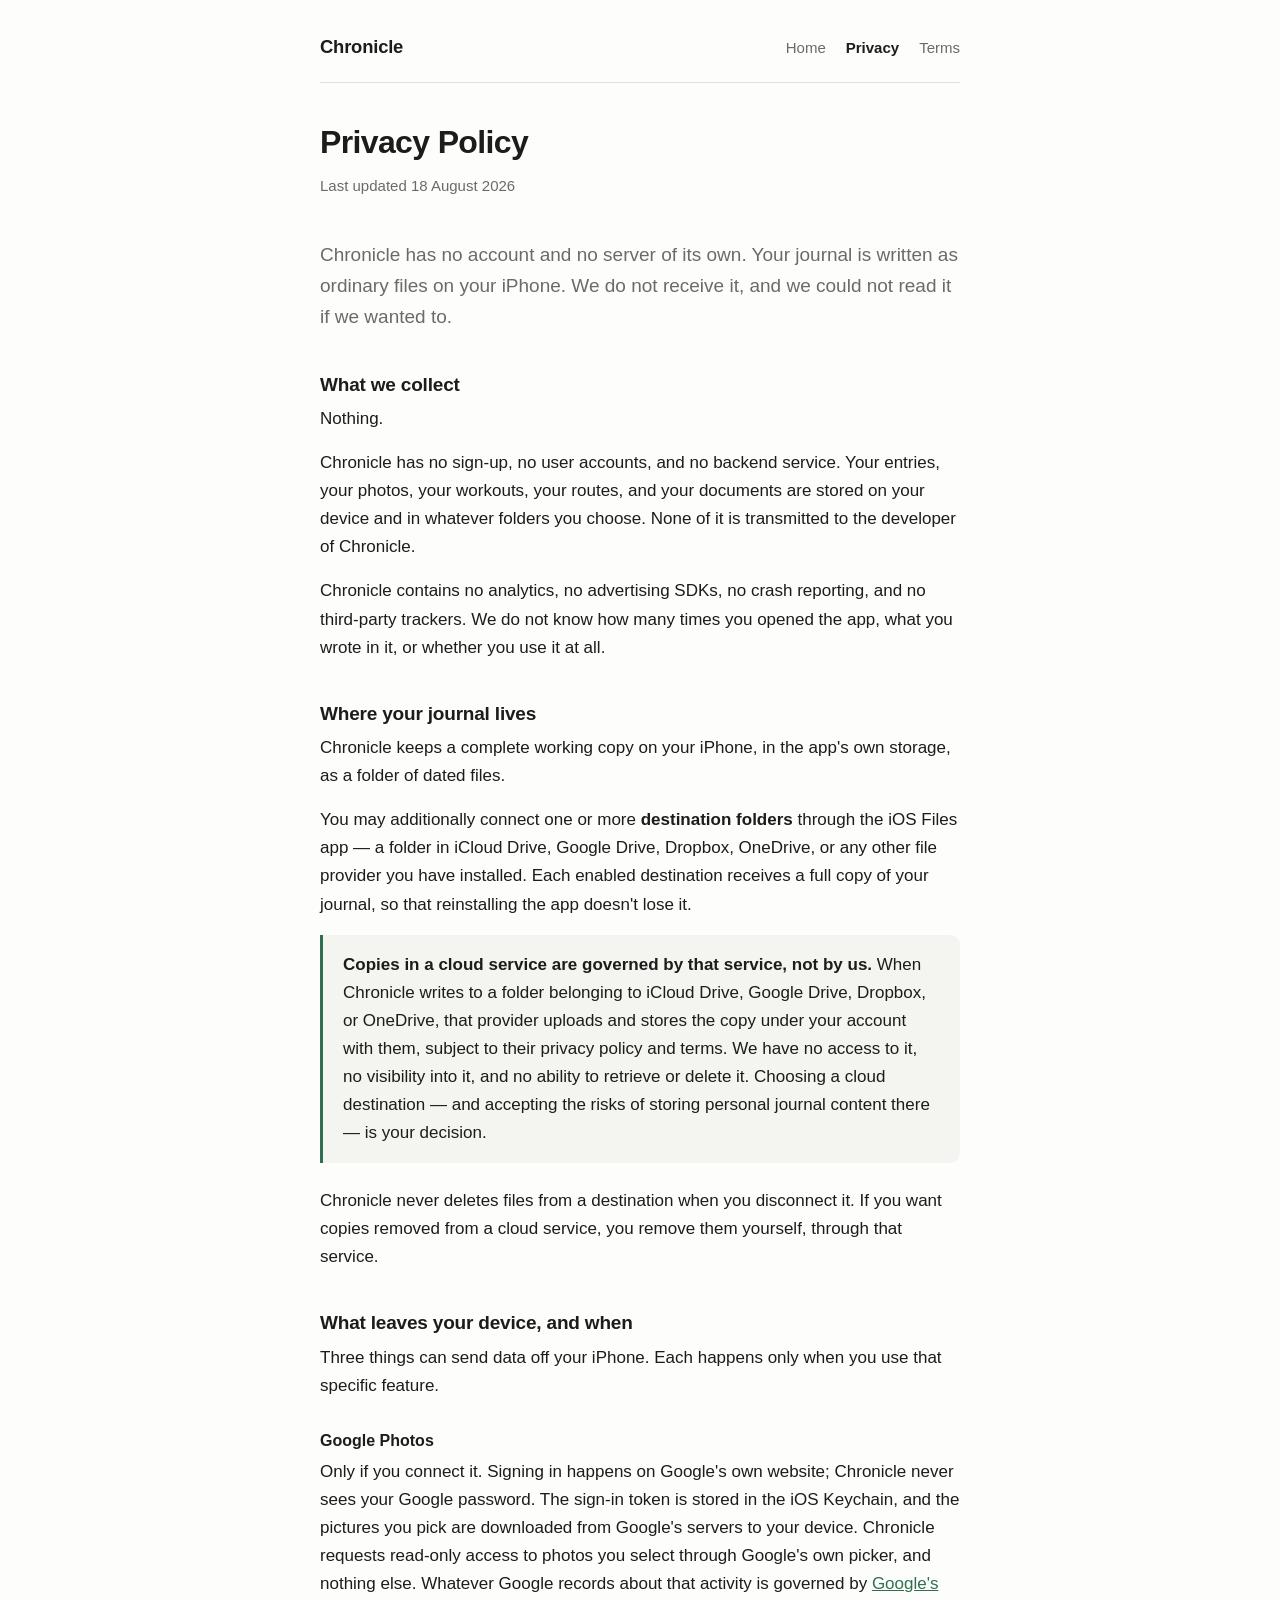
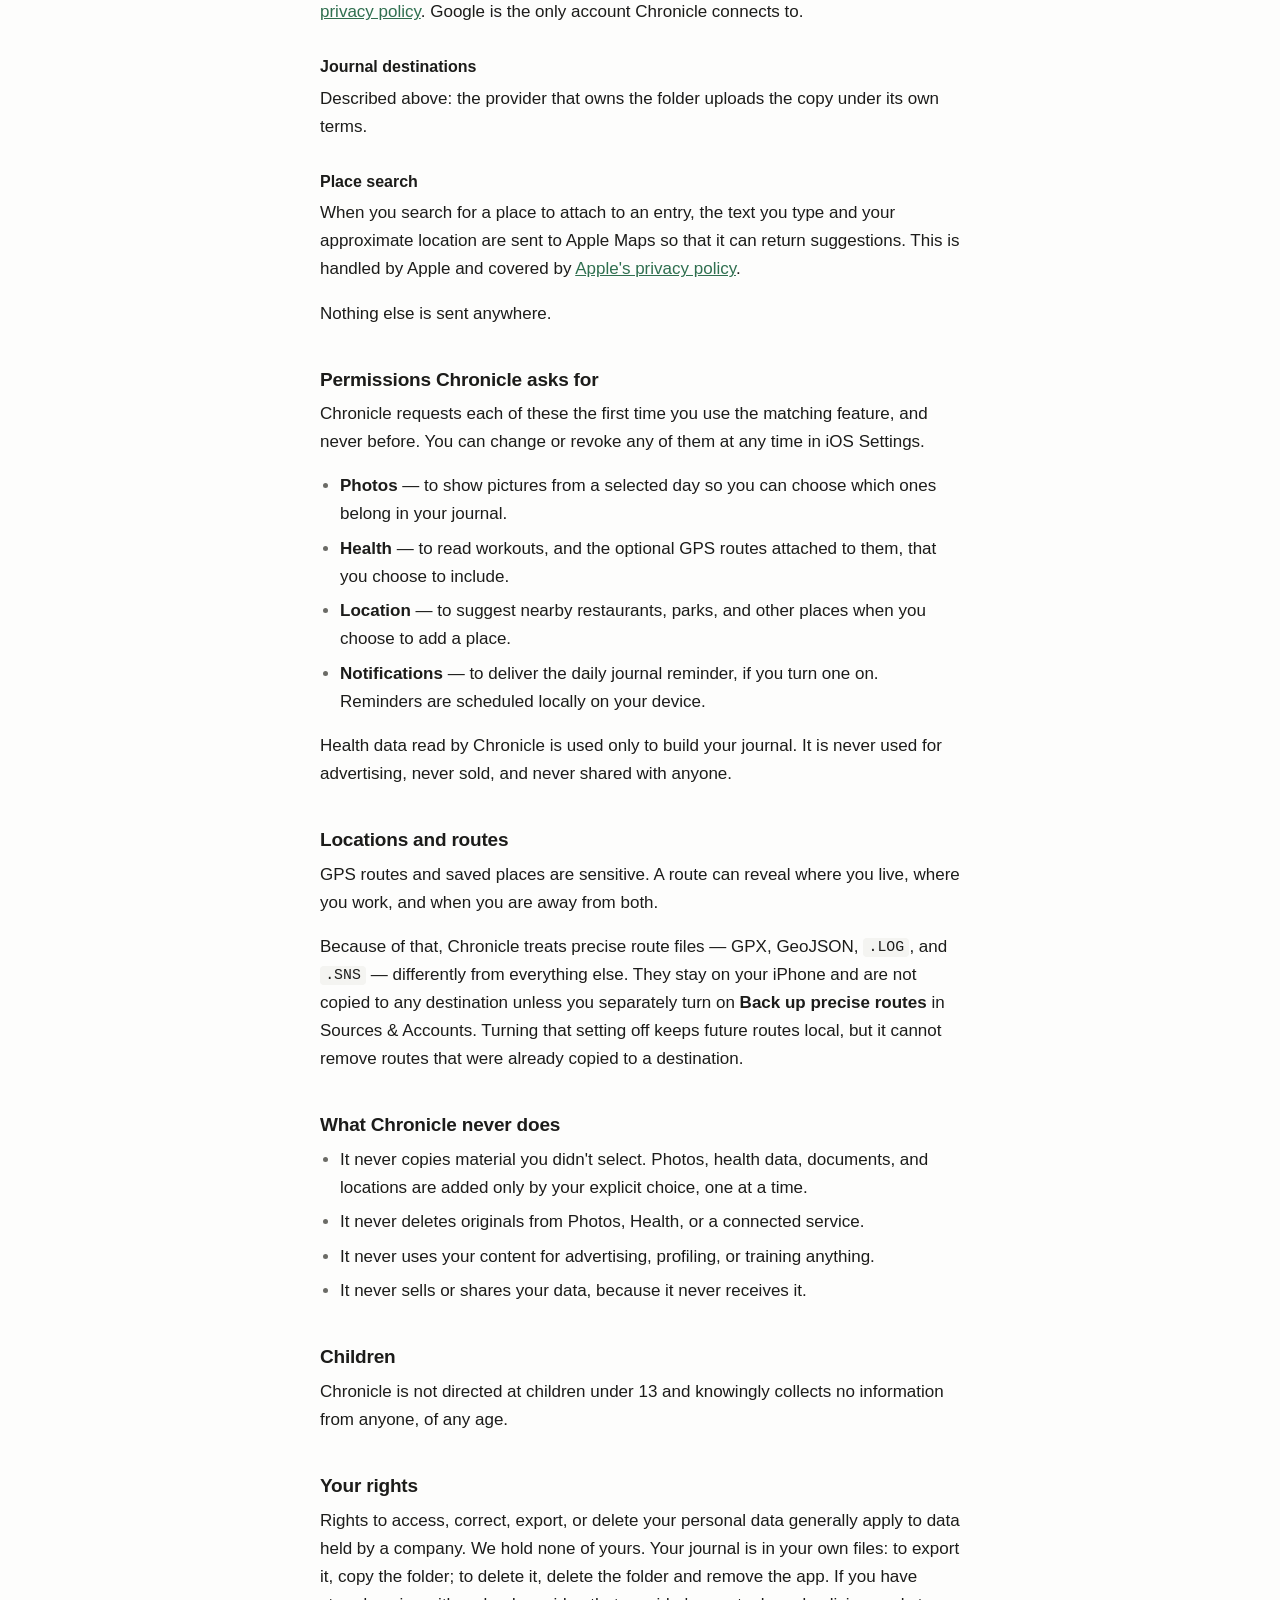
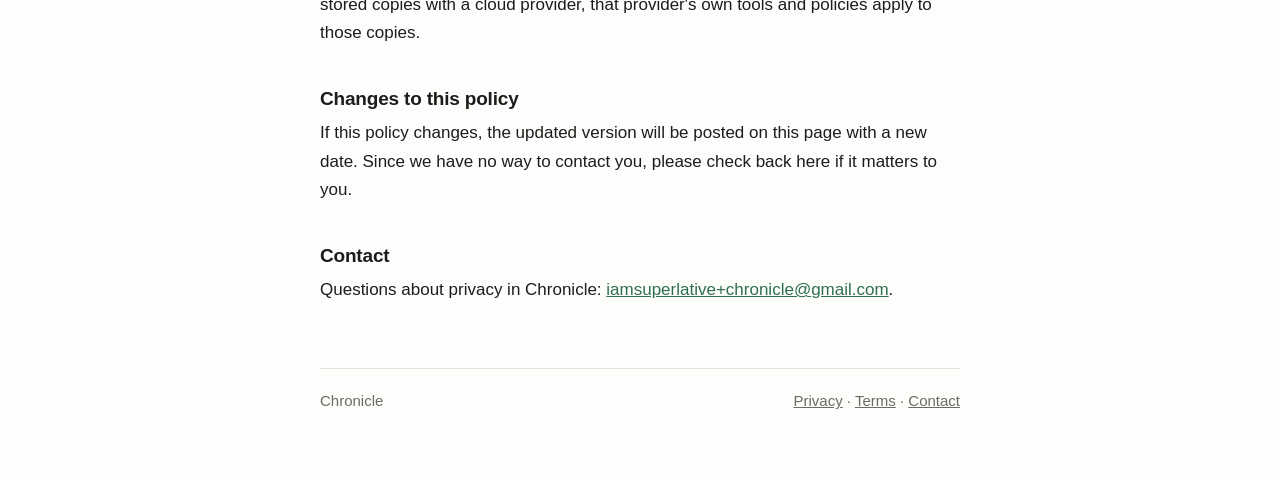
==== privacy.html @ 99728a9d "initial" ====
<!DOCTYPE html>
<html lang="en">
<head>
<meta charset="utf-8">
<meta name="viewport" content="width=device-width, initial-scale=1">
<title>Privacy Policy — Chronicle</title>
<meta name="description" content="Chronicle has no account and no server. Your journal stays on your iPhone and in folders you own.">
<link rel="stylesheet" href="style.css">
</head>
<body>
<div class="wrap">

<header class="site-header">
  <a class="wordmark" href="index.html">Chronicle</a>
  <nav>
    <a href="index.html">Home</a>
    <a href="privacy.html" aria-current="page">Privacy</a>
    <a href="terms.html">Terms</a>
  </nav>
</header>

<main>

<h1>Privacy Policy</h1>

<p class="updated">Last updated 18 August 2026</p>

<p class="lede">Chronicle has no account and no server of its own. Your journal is written
as ordinary files on your iPhone. We do not receive it, and we could not read it if we
wanted to.</p>

<h2>What we collect</h2>

<p>Nothing.</p>

<p>Chronicle has no sign-up, no user accounts, and no backend service. Your entries, your
photos, your workouts, your routes, and your documents are stored on your device and in
whatever folders you choose. None of it is transmitted to the developer of Chronicle.</p>

<p>Chronicle contains no analytics, no advertising SDKs, no crash reporting, and no
third-party trackers. We do not know how many times you opened the app, what you wrote in
it, or whether you use it at all.</p>

<h2>Where your journal lives</h2>

<p>Chronicle keeps a complete working copy on your iPhone, in the app's own storage, as a
folder of dated files.</p>

<p>You may additionally connect one or more <strong>destination folders</strong> through
the iOS Files app — a folder in iCloud Drive, Google Drive, Dropbox, OneDrive, or any
other file provider you have installed. Each enabled destination receives a full copy of
your journal, so that reinstalling the app doesn't lose it.</p>

<div class="note">
  <p><strong>Copies in a cloud service are governed by that service, not by us.</strong>
  When Chronicle writes to a folder belonging to iCloud Drive, Google Drive, Dropbox, or
  OneDrive, that provider uploads and stores the copy under your account with them, subject
  to their privacy policy and terms. We have no access to it, no visibility into it, and no
  ability to retrieve or delete it. Choosing a cloud destination — and accepting the risks
  of storing personal journal content there — is your decision.</p>
</div>

<p>Chronicle never deletes files from a destination when you disconnect it. If you want
copies removed from a cloud service, you remove them yourself, through that service.</p>

<h2>What leaves your device, and when</h2>

<p>Three things can send data off your iPhone. Each happens only when you use that
specific feature.</p>

<h3>Google Photos</h3>

<p>Only if you connect it. Signing in happens on Google's own website; Chronicle never
sees your Google password. The sign-in token is stored in the iOS Keychain, and the
pictures you pick are downloaded from Google's servers to your device. Chronicle requests
read-only access to photos you select through Google's own picker, and nothing else.
Whatever Google records about that activity is governed by
<a href="https://policies.google.com/privacy">Google's privacy policy</a>. Google is the
only account Chronicle connects to.</p>

<h3>Journal destinations</h3>

<p>Described above: the provider that owns the folder uploads the copy under its own
terms.</p>

<h3>Place search</h3>

<p>When you search for a place to attach to an entry, the text you type and your
approximate location are sent to Apple Maps so that it can return suggestions. This is
handled by Apple and covered by
<a href="https://www.apple.com/legal/privacy/">Apple's privacy policy</a>.</p>

<p>Nothing else is sent anywhere.</p>

<h2>Permissions Chronicle asks for</h2>

<p>Chronicle requests each of these the first time you use the matching feature, and never
before. You can change or revoke any of them at any time in iOS Settings.</p>

<ul>
  <li><strong>Photos</strong> — to show pictures from a selected day so you can choose which ones belong in your journal.</li>
  <li><strong>Health</strong> — to read workouts, and the optional GPS routes attached to them, that you choose to include.</li>
  <li><strong>Location</strong> — to suggest nearby restaurants, parks, and other places when you choose to add a place.</li>
  <li><strong>Notifications</strong> — to deliver the daily journal reminder, if you turn one on. Reminders are scheduled locally on your device.</li>
</ul>

<p>Health data read by Chronicle is used only to build your journal. It is never used for
advertising, never sold, and never shared with anyone.</p>

<h2>Locations and routes</h2>

<p>GPS routes and saved places are sensitive. A route can reveal where you live, where you
work, and when you are away from both.</p>

<p>Because of that, Chronicle treats precise route files — GPX, GeoJSON, <code>.LOG</code>,
and <code>.SNS</code> — differently from everything else. They stay on your iPhone and are
not copied to any destination unless you separately turn on <strong>Back up precise
routes</strong> in Sources &amp; Accounts. Turning that setting off keeps future routes
local, but it cannot remove routes that were already copied to a destination.</p>

<h2>What Chronicle never does</h2>

<ul>
  <li>It never copies material you didn't select. Photos, health data, documents, and locations are added only by your explicit choice, one at a time.</li>
  <li>It never deletes originals from Photos, Health, or a connected service.</li>
  <li>It never uses your content for advertising, profiling, or training anything.</li>
  <li>It never sells or shares your data, because it never receives it.</li>
</ul>

<h2>Children</h2>

<p>Chronicle is not directed at children under 13 and knowingly collects no information
from anyone, of any age.</p>

<h2>Your rights</h2>

<p>Rights to access, correct, export, or delete your personal data generally apply to data
held by a company. We hold none of yours. Your journal is in your own files: to export it,
copy the folder; to delete it, delete the folder and remove the app. If you have stored
copies with a cloud provider, that provider's own tools and policies apply to those
copies.</p>

<h2>Changes to this policy</h2>

<p>If this policy changes, the updated version will be posted on this page with a new
date. Since we have no way to contact you, please check back here if it matters to you.</p>

<h2>Contact</h2>

<p>Questions about privacy in Chronicle:
<a href="mailto:iamsuperlative+chronicle@gmail.com">iamsuperlative+chronicle@gmail.com</a>.</p>

</main>

<footer class="site-footer">
  <span>Chronicle</span>
  <span>
    <a href="privacy.html">Privacy</a> ·
    <a href="terms.html">Terms</a> ·
    <a href="mailto:iamsuperlative+chronicle@gmail.com">Contact</a>
  </span>
</footer>

</div>
</body>
</html>
---- style.css ----
/* Chronicle — one stylesheet for all pages. No JS, no web fonts, no trackers. */

:root {
  --bg: #fdfdfc;
  --surface: #f4f4f1;
  --text: #1c1c1a;
  --muted: #6b6b66;
  --rule: #e2e2dd;
  --accent: #2f6f4f;
  --radius: 10px;
}

@media (prefers-color-scheme: dark) {
  :root {
    --bg: #17171a;
    --surface: #212126;
    --text: #ececeb;
    --muted: #a0a09b;
    --rule: #33333a;
    --accent: #7fc4a0;
  }
}

*,
*::before,
*::after {
  box-sizing: border-box;
}

html {
  -webkit-text-size-adjust: 100%;
}

body {
  margin: 0;
  padding: 0 1.25rem 4rem;
  background: var(--bg);
  color: var(--text);
  font-family: -apple-system, BlinkMacSystemFont, "Segoe UI", Roboto, Helvetica, Arial, sans-serif;
  font-size: 1.0625rem;
  line-height: 1.65;
  text-rendering: optimizeLegibility;
}

.wrap {
  max-width: 40rem;
  margin: 0 auto;
}

/* Header */

.site-header {
  display: flex;
  flex-wrap: wrap;
  align-items: baseline;
  justify-content: space-between;
  gap: 0.5rem 1.5rem;
  padding: 2rem 0 1.25rem;
  border-bottom: 1px solid var(--rule);
  margin-bottom: 2.5rem;
}

.site-header a.wordmark {
  font-size: 1.15rem;
  font-weight: 650;
  letter-spacing: -0.01em;
  color: var(--text);
  text-decoration: none;
}

.site-header nav {
  display: flex;
  gap: 1.25rem;
  font-size: 0.9375rem;
}

.site-header nav a {
  color: var(--muted);
  text-decoration: none;
}

.site-header nav a:hover,
.site-header nav a[aria-current="page"] {
  color: var(--text);
}

.site-header nav a[aria-current="page"] {
  font-weight: 600;
}

/* Typography */

h1 {
  font-size: 2rem;
  line-height: 1.2;
  letter-spacing: -0.02em;
  margin: 0 0 0.75rem;
}

h2 {
  font-size: 1.1875rem;
  line-height: 1.3;
  letter-spacing: -0.01em;
  margin: 2.5rem 0 0.5rem;
}

h3 {
  font-size: 1rem;
  margin: 1.75rem 0 0.25rem;
}

p {
  margin: 0 0 1rem;
}

.lede {
  font-size: 1.1875rem;
  color: var(--muted);
  margin-bottom: 2rem;
}

.updated {
  color: var(--muted);
  font-size: 0.9375rem;
  margin-bottom: 2.5rem;
}

a {
  color: var(--accent);
}

ul {
  margin: 0 0 1rem;
  padding-left: 1.25rem;
}

li {
  margin-bottom: 0.4rem;
}

li::marker {
  color: var(--muted);
}

strong {
  font-weight: 620;
}

code {
  font-family: ui-monospace, SFMono-Regular, Menlo, Consolas, monospace;
  font-size: 0.875em;
  background: var(--surface);
  padding: 0.1em 0.35em;
  border-radius: 4px;
}

hr {
  border: 0;
  border-top: 1px solid var(--rule);
  margin: 3rem 0;
}

/* Callout — used for the recovery promise and the cloud-provider warning */

.note {
  background: var(--surface);
  border-left: 3px solid var(--accent);
  border-radius: 0 var(--radius) var(--radius) 0;
  padding: 1rem 1.25rem;
  margin: 0 0 1.5rem;
}

.note :last-child {
  margin-bottom: 0;
}

/* Status pill, standing in for the App Store button until release */

.status {
  display: inline-block;
  background: var(--surface);
  border: 1px solid var(--rule);
  border-radius: 999px;
  color: var(--muted);
  font-size: 0.9375rem;
  padding: 0.5rem 1.1rem;
  margin-bottom: 2rem;
}

/* Footer */

.site-footer {
  margin-top: 4rem;
  padding-top: 1.25rem;
  border-top: 1px solid var(--rule);
  color: var(--muted);
  font-size: 0.9375rem;
  display: flex;
  flex-wrap: wrap;
  gap: 0.5rem 1.25rem;
  justify-content: space-between;
}

.site-footer a {
  color: var(--muted);
}

.site-footer a:hover {
  color: var(--text);
}

@media (max-width: 30rem) {
  h1 {
    font-size: 1.625rem;
  }

  .site-header {
    padding-top: 1.5rem;
  }
}
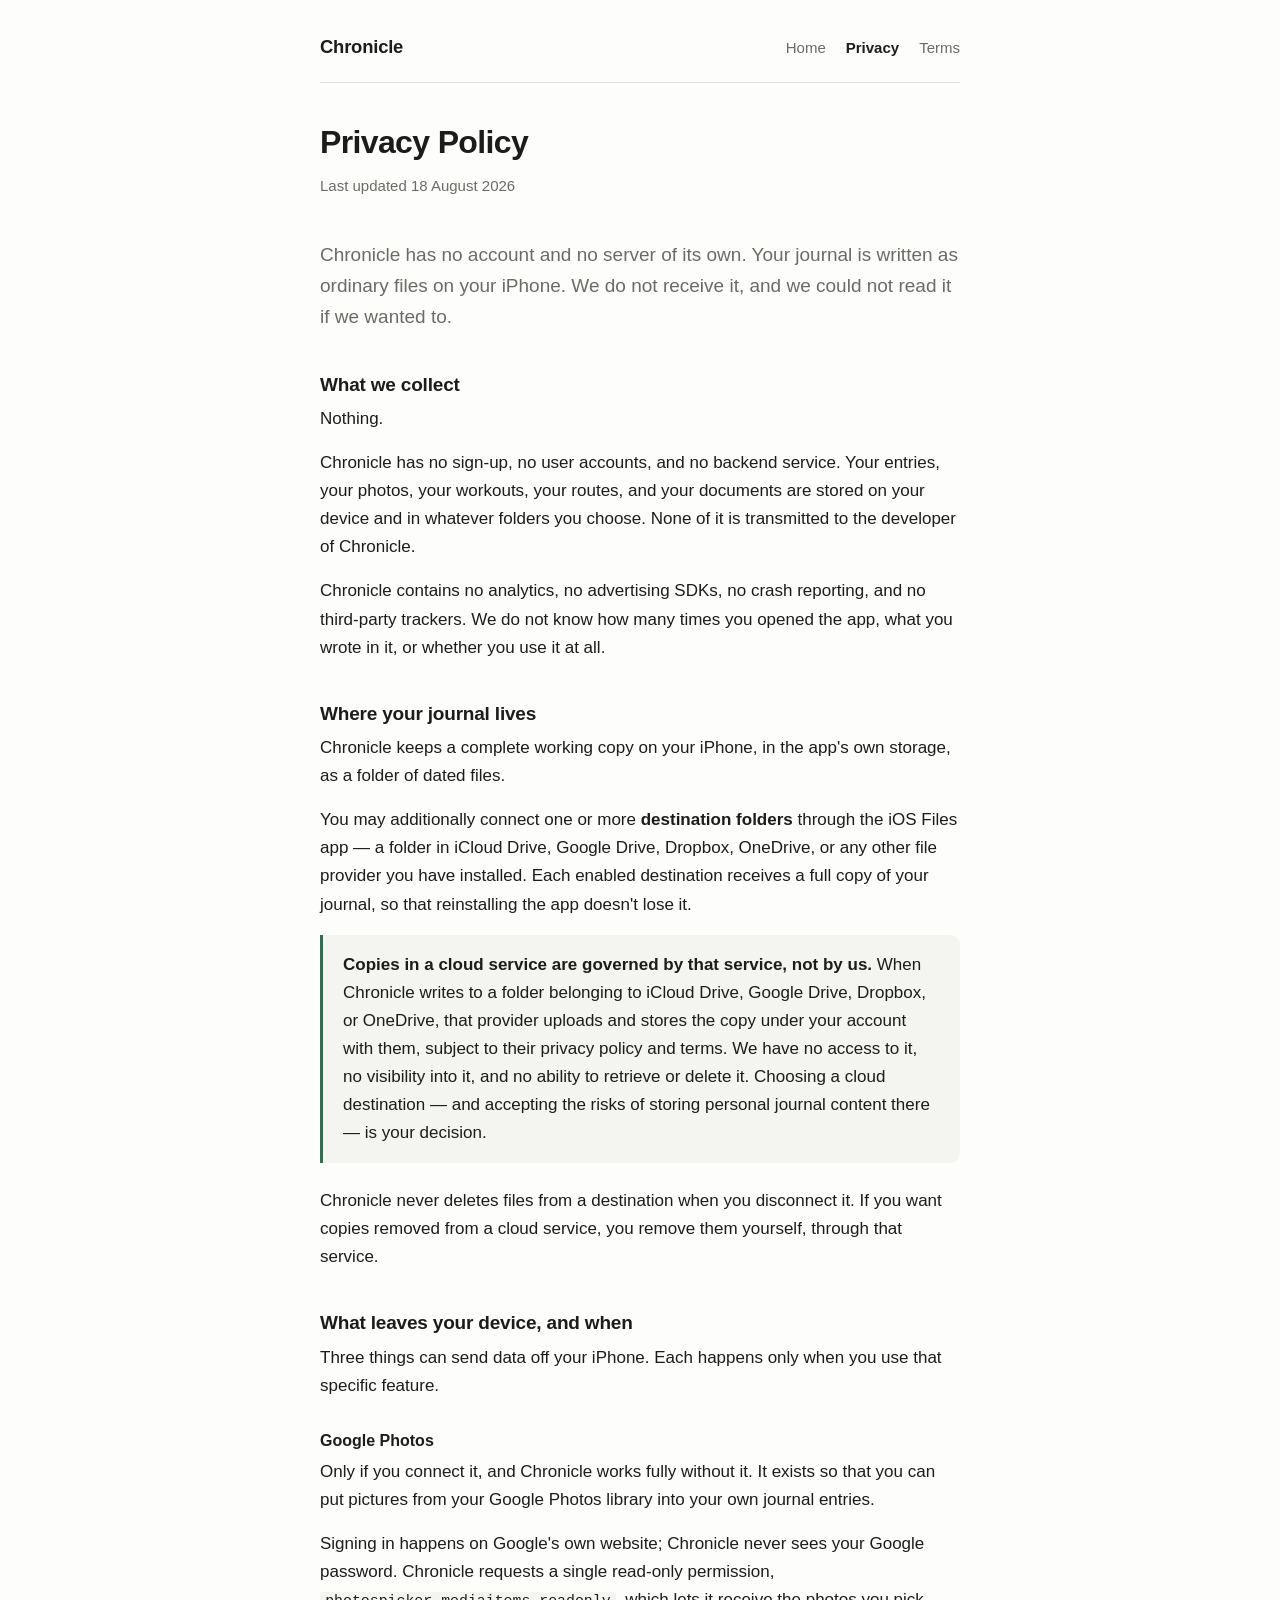
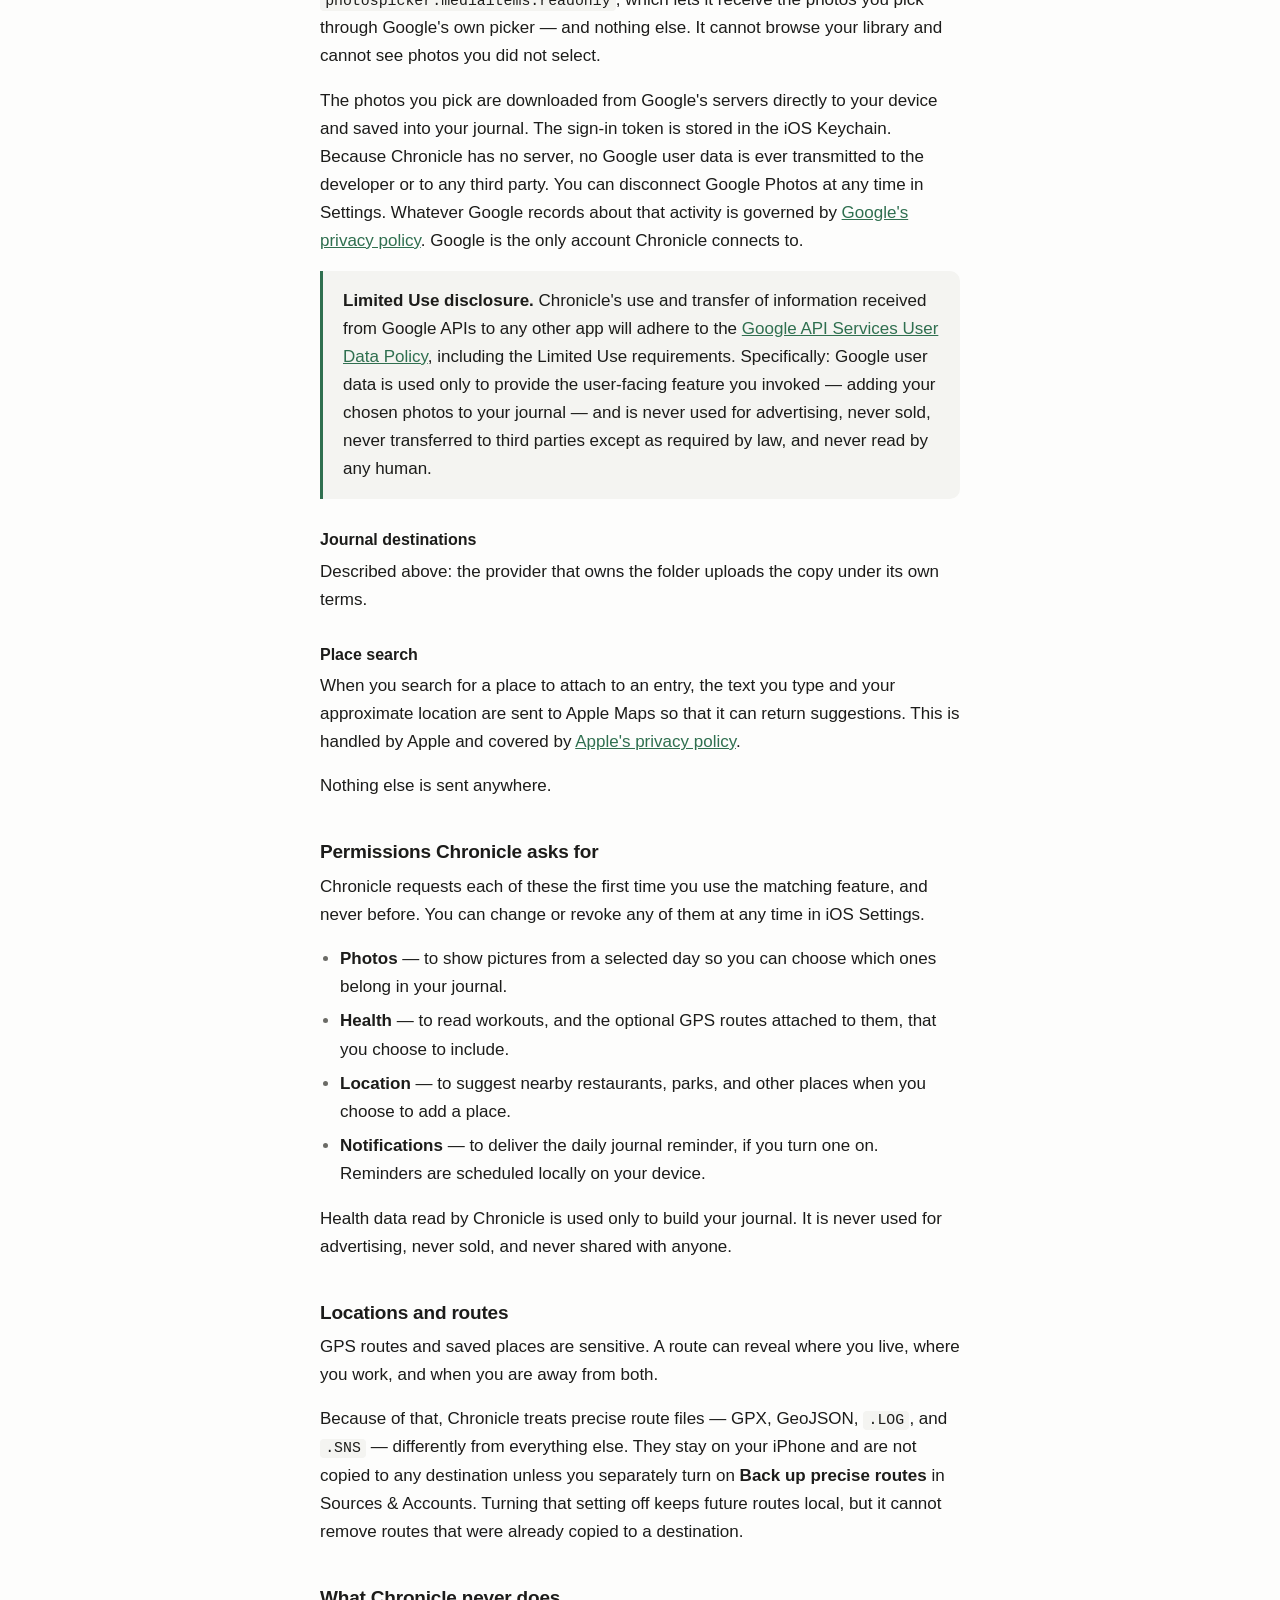
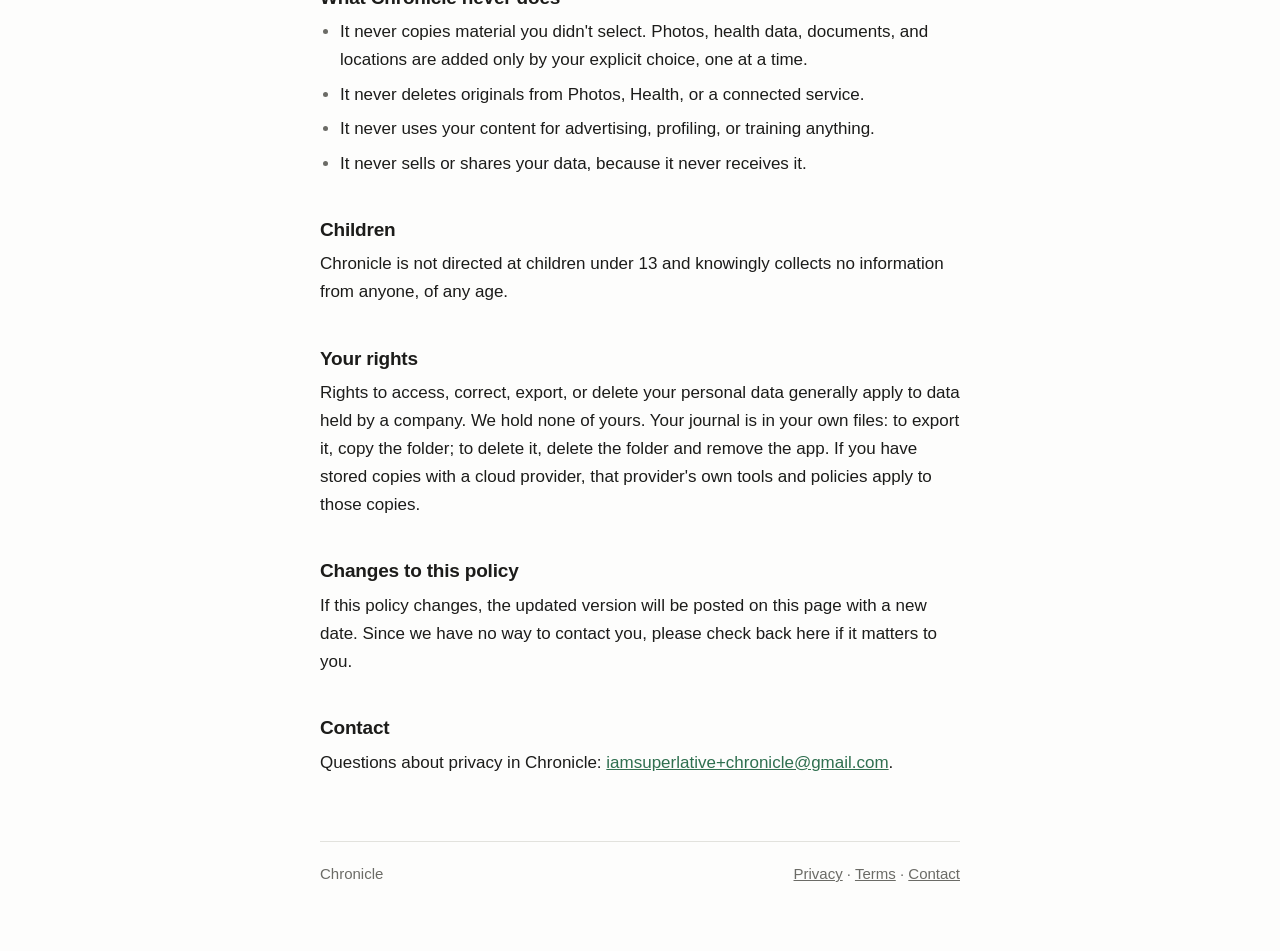
==== commit 07cb65fa: "Lead with app name, explain Google Photos use, add Limited Use disclosure" ====
--- a/privacy.html
+++ b/privacy.html
@@ -70,13 +70,32 @@
 
 <h3>Google Photos</h3>
 
-<p>Only if you connect it. Signing in happens on Google's own website; Chronicle never
-sees your Google password. The sign-in token is stored in the iOS Keychain, and the
-pictures you pick are downloaded from Google's servers to your device. Chronicle requests
-read-only access to photos you select through Google's own picker, and nothing else.
-Whatever Google records about that activity is governed by
+<p>Only if you connect it, and Chronicle works fully without it. It exists so that you can
+put pictures from your Google Photos library into your own journal entries.</p>
+
+<p>Signing in happens on Google's own website; Chronicle never sees your Google password.
+Chronicle requests a single read-only permission,
+<code>photospicker.mediaitems.readonly</code>, which lets it receive the photos you pick
+through Google's own picker — and nothing else. It cannot browse your library and cannot
+see photos you did not select.</p>
+
+<p>The photos you pick are downloaded from Google's servers directly to your device and
+saved into your journal. The sign-in token is stored in the iOS Keychain. Because
+Chronicle has no server, no Google user data is ever transmitted to the developer or to
+any third party. You can disconnect Google Photos at any time in Settings. Whatever Google
+records about that activity is governed by
 <a href="https://policies.google.com/privacy">Google's privacy policy</a>. Google is the
 only account Chronicle connects to.</p>
+
+<div class="note">
+  <p><strong>Limited Use disclosure.</strong> Chronicle's use and transfer of information
+  received from Google APIs to any other app will adhere to the
+  <a href="https://developers.google.com/terms/api-services-user-data-policy">Google API Services User Data Policy</a>,
+  including the Limited Use requirements. Specifically: Google user data is used only to
+  provide the user-facing feature you invoked — adding your chosen photos to your journal —
+  and is never used for advertising, never sold, never transferred to third parties except
+  as required by law, and never read by any human.</p>
+</div>
 
 <h3>Journal destinations</h3>
 
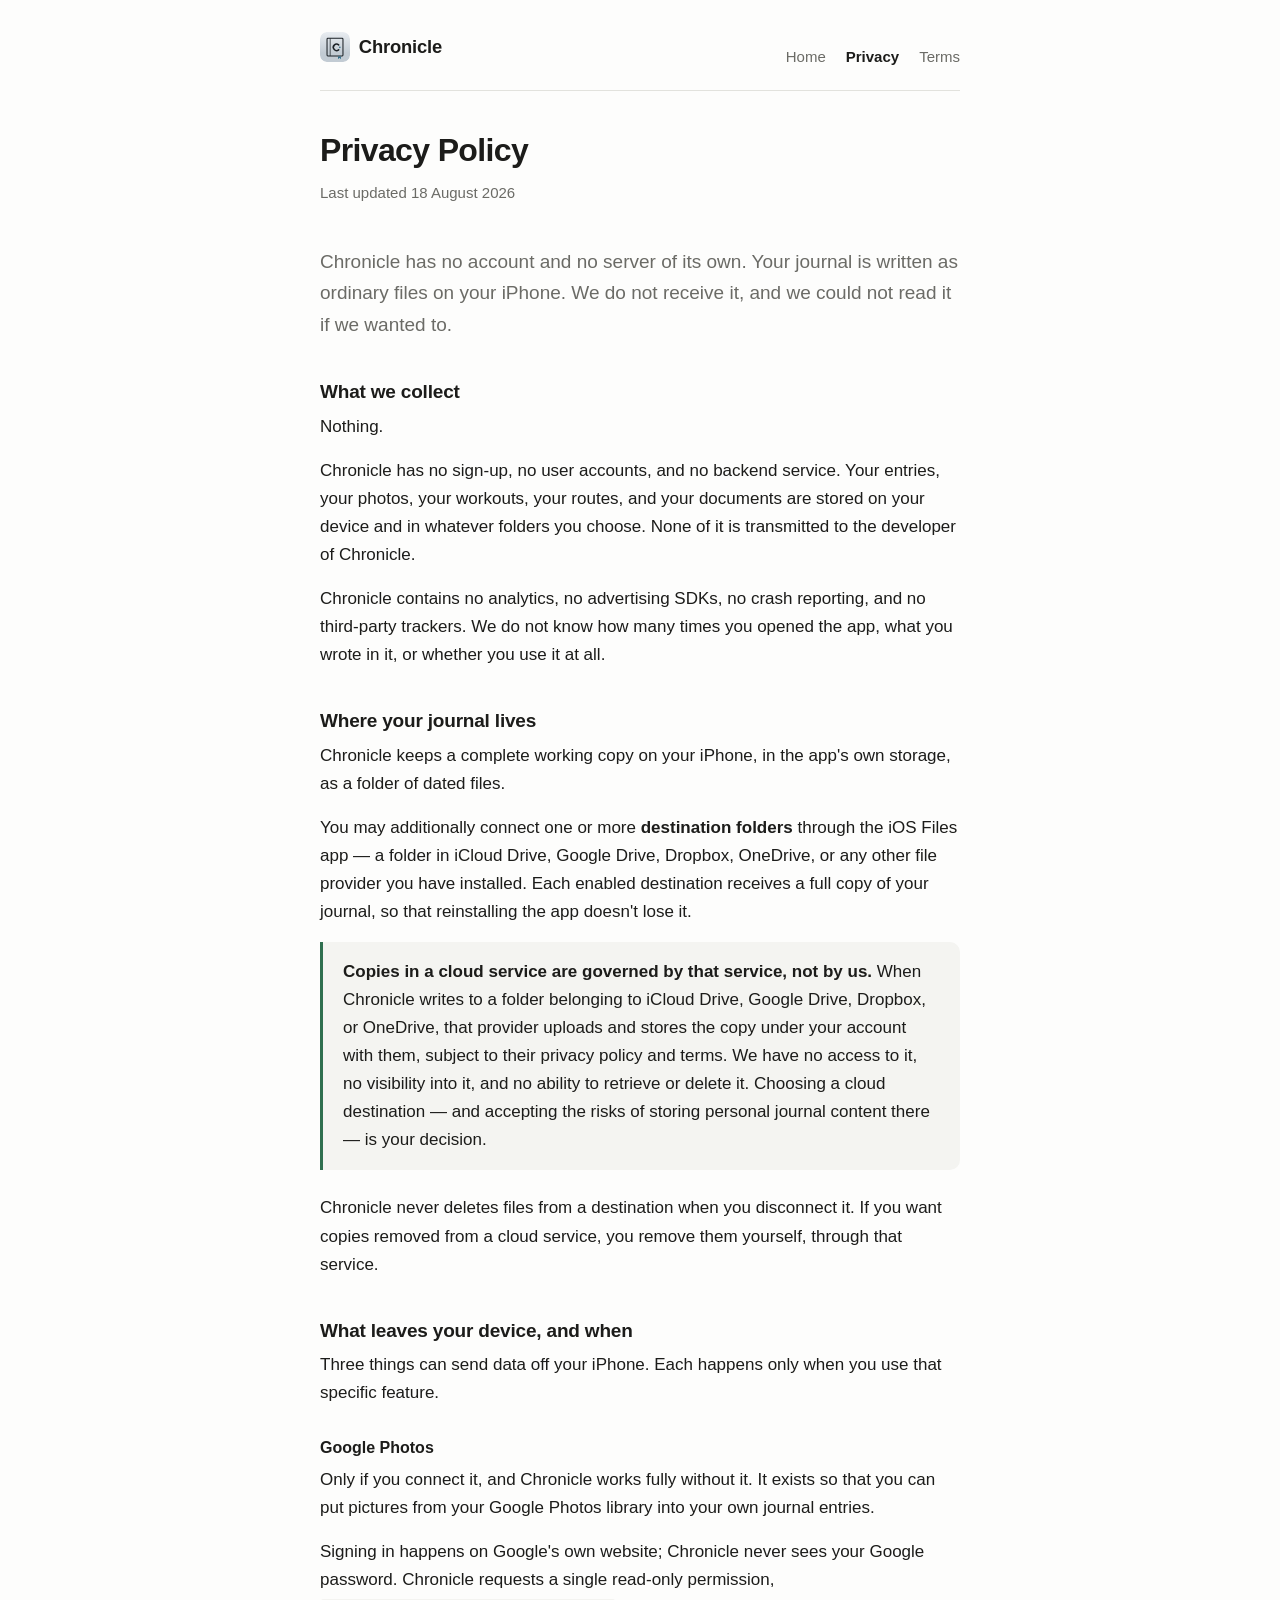
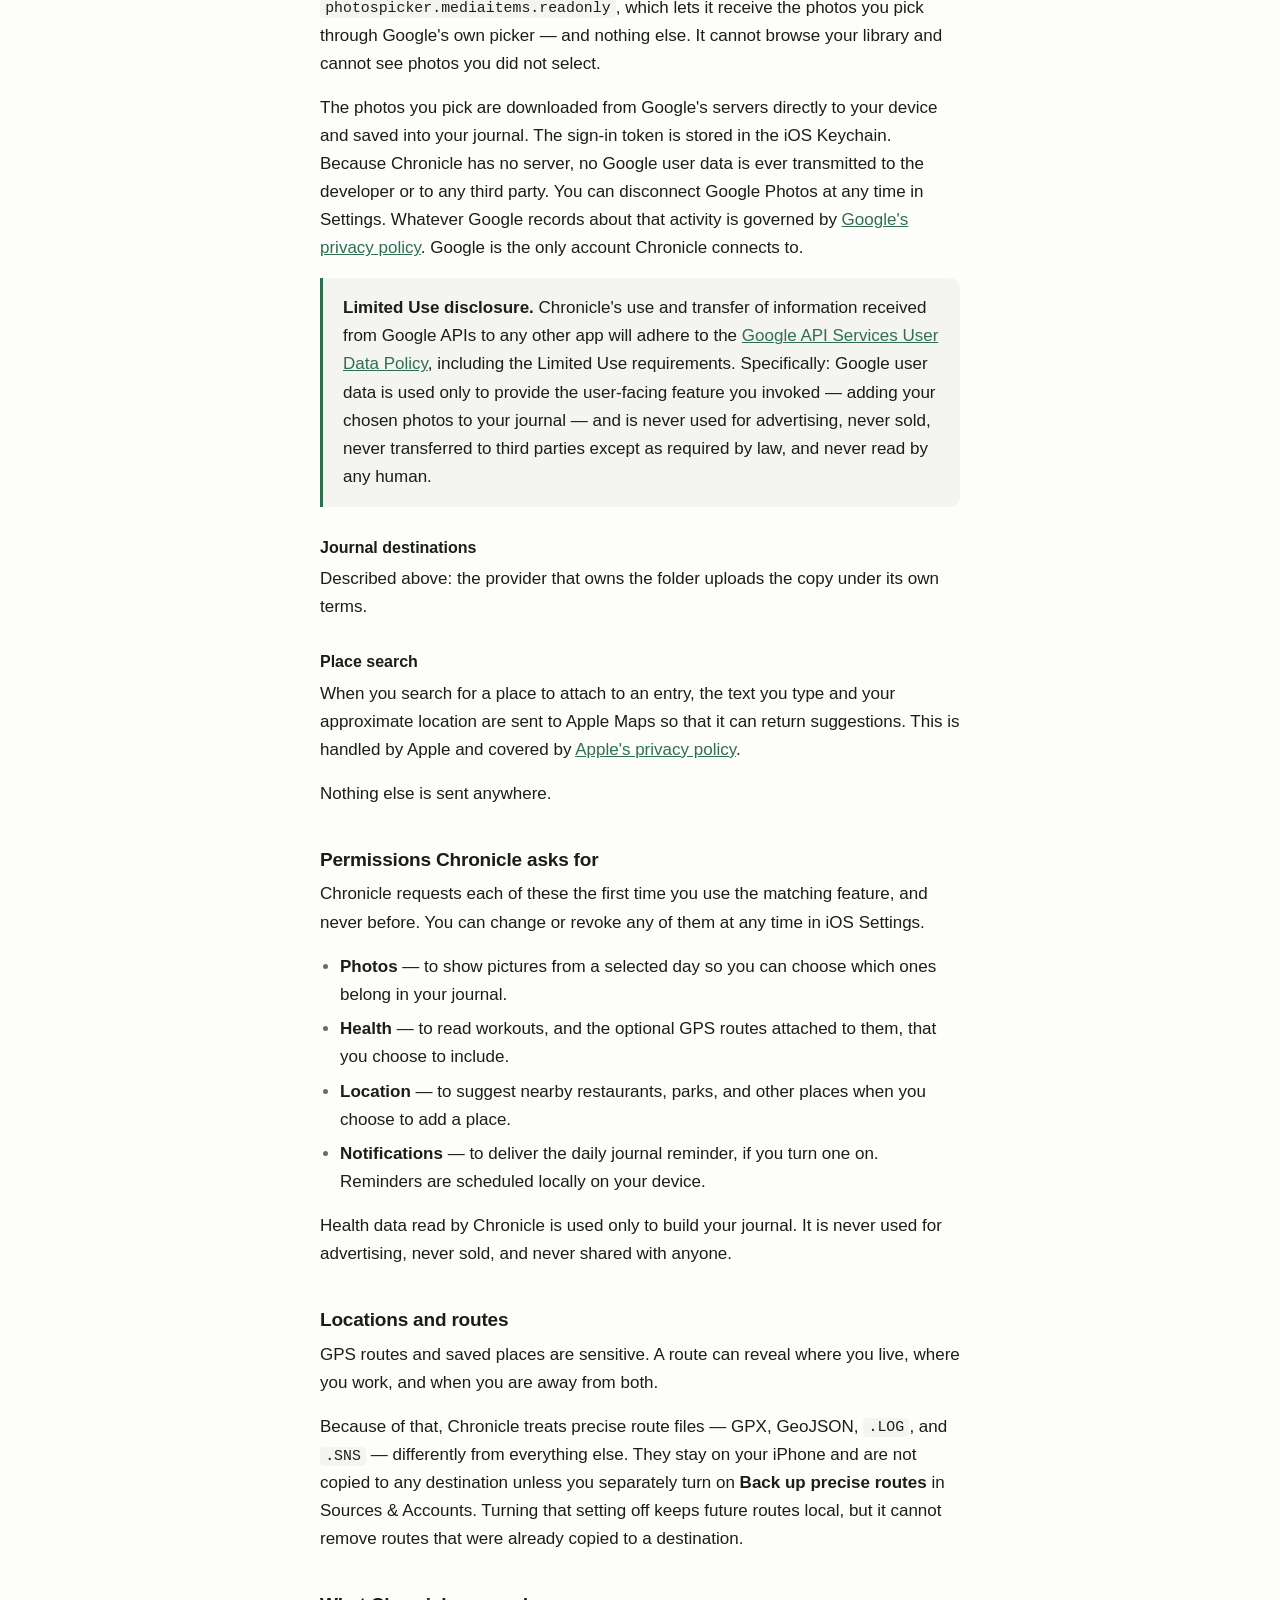
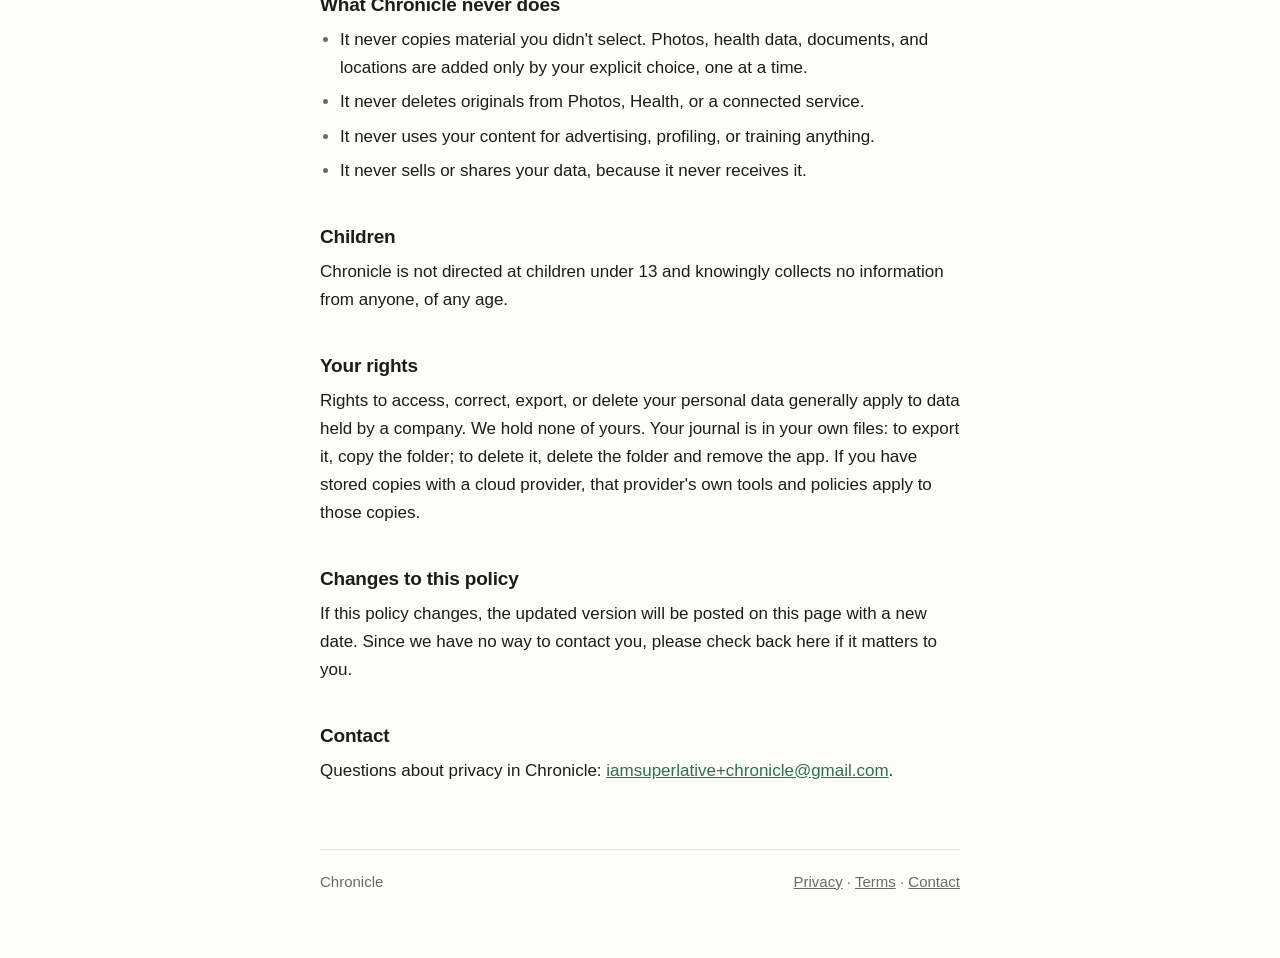
==== commit c6b8d607: "Add app icon as logo and favicon; tighten page titles to app name" ====
--- a/privacy.html
+++ b/privacy.html
@@ -3,15 +3,18 @@
 <head>
 <meta charset="utf-8">
 <meta name="viewport" content="width=device-width, initial-scale=1">
-<title>Privacy Policy — Chronicle</title>
+<title>Privacy Policy | Chronicle</title>
 <meta name="description" content="Chronicle has no account and no server. Your journal stays on your iPhone and in folders you own.">
 <link rel="stylesheet" href="style.css">
+<link rel="icon" href="icon.svg" type="image/svg+xml">
+<link rel="icon" href="favicon-32.png" sizes="32x32" type="image/png">
+<link rel="apple-touch-icon" href="apple-touch-icon.png">
 </head>
 <body>
 <div class="wrap">
 
 <header class="site-header">
-  <a class="wordmark" href="index.html">Chronicle</a>
+  <a class="wordmark" href="index.html"><img src="icon.svg" alt="" width="30" height="30"><span>Chronicle</span></a>
   <nav>
     <a href="index.html">Home</a>
     <a href="privacy.html" aria-current="page">Privacy</a>
--- a/style.css
+++ b/style.css
@@ -61,11 +61,21 @@
 }
 
 .site-header a.wordmark {
+  display: inline-flex;
+  align-items: center;
+  gap: 0.55rem;
   font-size: 1.15rem;
   font-weight: 650;
   letter-spacing: -0.01em;
   color: var(--text);
   text-decoration: none;
+}
+
+.site-header a.wordmark img {
+  width: 30px;
+  height: 30px;
+  border-radius: 7px;
+  display: block;
 }
 
 .site-header nav {
